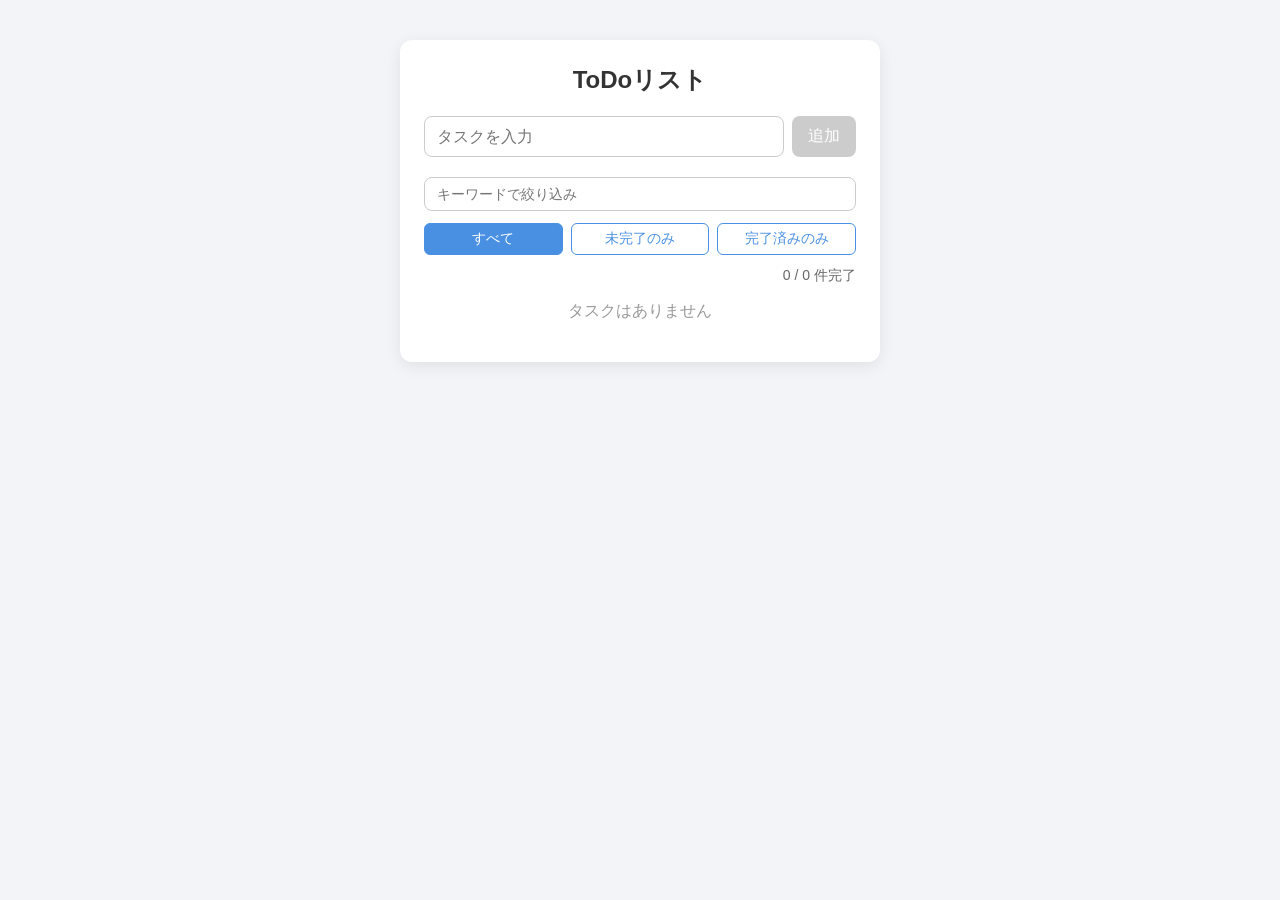
==== week2/experiment-3/index.html @ 54fb3b18 "フィルターを作り直し、タスク名のキーワード検索ボックスを追加 Co-Authored-By: Claude Opus 5.5 <noreply@anthropic.com>" ====
<!DOCTYPE html>
<html lang="ja">
<head>
  <meta charset="UTF-8">
  <meta name="viewport" content="width=device-width, initial-scale=1.0">
  <title>ToDoリスト</title>
  <style>
    * {
      box-sizing: border-box;
    }

    body {
      margin: 0;
      padding: 40px 16px;
      font-family: "Hiragino Sans", "Noto Sans JP", "Yu Gothic", sans-serif;
      background: #f2f4f7;
      color: #333;
    }

    .container {
      max-width: 480px;
      margin: 0 auto;
      padding: 24px;
      background: #fff;
      border-radius: 12px;
      box-shadow: 0 4px 16px rgba(0, 0, 0, 0.08);
    }

    h1 {
      margin: 0 0 20px;
      font-size: 24px;
      text-align: center;
    }

    .form {
      display: flex;
      gap: 8px;
      margin-bottom: 20px;
    }

    .form input {
      flex: 1;
      padding: 10px 12px;
      font-size: 16px;
      border: 1px solid #ccc;
      border-radius: 8px;
      outline: none;
    }

    .form input:focus {
      border-color: #4a90e2;
    }

    .form button {
      padding: 10px 16px;
      font-size: 16px;
      color: #fff;
      background: #4a90e2;
      border: none;
      border-radius: 8px;
      cursor: pointer;
    }

    .form button:hover {
      background: #357abd;
    }

    /* 空欄のときは押せないことが分かるようにグレーにする */
    .form button:disabled {
      background: #ccc;
      cursor: not-allowed;
    }

    .list {
      margin: 0;
      padding: 0;
      list-style: none;
    }

    .item {
      display: flex;
      align-items: center;
      justify-content: space-between;
      gap: 8px;
      padding: 12px;
      margin-bottom: 8px;
      background: #fff;
      border-radius: 8px;
      box-shadow: 0 1px 4px rgba(0, 0, 0, 0.1);
    }

    .item-text {
      flex: 1;
      cursor: pointer;
      word-break: break-all;
    }

    .item.done .item-text {
      color: #aaa;
      text-decoration: line-through;
    }

    .delete-btn {
      padding: 6px 10px;
      font-size: 14px;
      color: #fff;
      background: #e25c5c;
      border: none;
      border-radius: 6px;
      cursor: pointer;
    }

    .delete-btn:hover {
      background: #c94444;
    }

    .empty {
      color: #999;
      text-align: center;
    }

    .search {
      width: 100%;
      padding: 8px 12px;
      margin-bottom: 12px;
      font-size: 14px;
      border: 1px solid #ccc;
      border-radius: 8px;
      outline: none;
    }

    .search:focus {
      border-color: #4a90e2;
    }

    .filters {
      display: flex;
      gap: 8px;
      margin-bottom: 12px;
    }

    .filter-btn {
      flex: 1;
      padding: 6px 0;
      font-size: 14px;
      color: #4a90e2;
      background: #fff;
      border: 1px solid #4a90e2;
      border-radius: 6px;
      cursor: pointer;
    }

    /* 選ばれているフィルターは塗りつぶして目立たせる */
    .filter-btn.active {
      color: #fff;
      background: #4a90e2;
    }

    .count {
      margin: 0 0 12px;
      font-size: 14px;
      color: #666;
      text-align: right;
    }
  </style>
</head>
<body>
  <div class="container">
    <h1>ToDoリスト</h1>

    <form class="form" id="todo-form">
      <input type="text" id="todo-input" placeholder="タスクを入力" autocomplete="off">
      <button type="submit" id="add-btn" disabled>追加</button>
    </form>

    <input type="search" class="search" id="search-input" placeholder="キーワードで絞り込み" autocomplete="off">

    <div class="filters" id="filters">
      <button type="button" class="filter-btn active" data-filter="all">すべて</button>
      <button type="button" class="filter-btn" data-filter="active">未完了のみ</button>
      <button type="button" class="filter-btn" data-filter="done">完了済みのみ</button>
    </div>

    <p class="count" id="todo-count"></p>

    <ul class="list" id="todo-list"></ul>
  </div>

  <script>
    // タスクを管理する配列
    const todos = [];

    const form = document.getElementById("todo-form");
    const input = document.getElementById("todo-input");
    const addBtn = document.getElementById("add-btn");
    const list = document.getElementById("todo-list");
    const count = document.getElementById("todo-count");
    const filters = document.getElementById("filters");
    const searchInput = document.getElementById("search-input");

    // 今選ばれているフィルター（"all" / "active" / "done"）
    let currentFilter = "all";
    // 検索ボックスに入力されたキーワード（前後の空白は除く）
    let keyword = "";

    // フィルターごとの「表示する条件」と「0件のときのメッセージ」
    const filterRules = {
      all: { match: () => true, emptyText: "タスクはありません" },
      active: { match: (todo) => !todo.done, emptyText: "未完了のタスクはありません" },
      done: { match: (todo) => todo.done, emptyText: "完了したタスクはありません" },
    };

    // 配列の内容をもとにリストを描画する
    function render() {
      list.innerHTML = "";

      // 完了件数 / 総件数（フィルターに関係なく全体の数を出す）
      const doneCount = todos.filter((todo) => todo.done).length;
      count.textContent = `${doneCount} / ${todos.length} 件完了`;

      // 表示するタスクだけを選ぶ
      // 完了・削除のときに todos の何番目かが必要なので、元の index も一緒に持っておく
      // 状態のフィルターとキーワード検索の両方に合うものだけ残す（英字は大文字・小文字を区別しない）
      const rule = filterRules[currentFilter];
      const lowerKeyword = keyword.toLowerCase();
      const visibleTodos = todos
        .map((todo, index) => ({ todo, index }))
        .filter(({ todo }) => rule.match(todo))
        .filter(({ todo }) => todo.text.toLowerCase().includes(lowerKeyword));

      if (visibleTodos.length === 0) {
        const empty = document.createElement("p");
        empty.className = "empty";
        empty.textContent = keyword === ""
          ? rule.emptyText
          : `「${keyword}」に一致するタスクはありません`;
        list.appendChild(empty);
        return;
      }

      visibleTodos.forEach(({ todo, index }) => {
        const li = document.createElement("li");
        li.className = "item" + (todo.done ? " done" : "");

        const text = document.createElement("span");
        text.className = "item-text";
        text.textContent = todo.text;
        text.addEventListener("click", () => {
          todos[index].done = !todos[index].done;
          render();
        });

        const deleteBtn = document.createElement("button");
        deleteBtn.className = "delete-btn";
        deleteBtn.textContent = "削除";
        deleteBtn.addEventListener("click", () => {
          todos.splice(index, 1);
          render();
        });

        li.appendChild(text);
        li.appendChild(deleteBtn);
        list.appendChild(li);
      });
    }

    // タスクを追加する
    // <form> の submit イベントなので、追加ボタンでもEnterキーでも呼ばれる
    form.addEventListener("submit", (e) => {
      e.preventDefault();
      const text = input.value.trim();
      // 空欄やスペースだけの入力は追加しない
      if (text === "") return;

      todos.push({ text: text, done: false });
      input.value = "";
      updateAddButton();
      render();
    });

    // 入力欄が空（スペースだけも含む）のときは追加ボタンを押せなくする
    function updateAddButton() {
      addBtn.disabled = input.value.trim() === "";
    }
    input.addEventListener("input", updateAddButton);

    // フィルターボタンを押したら、選ばれた条件で表示し直す
    filters.addEventListener("click", (e) => {
      const button = e.target.closest(".filter-btn");
      if (!button) return;

      currentFilter = button.dataset.filter;
      filters.querySelectorAll(".filter-btn").forEach((btn) => {
        btn.classList.toggle("active", btn === button);
      });
      render();
    });

    // 検索ボックスに入力するたびに絞り込み直す
    searchInput.addEventListener("input", () => {
      keyword = searchInput.value.trim();
      render();
    });

    render();
  </script>
</body>
</html>
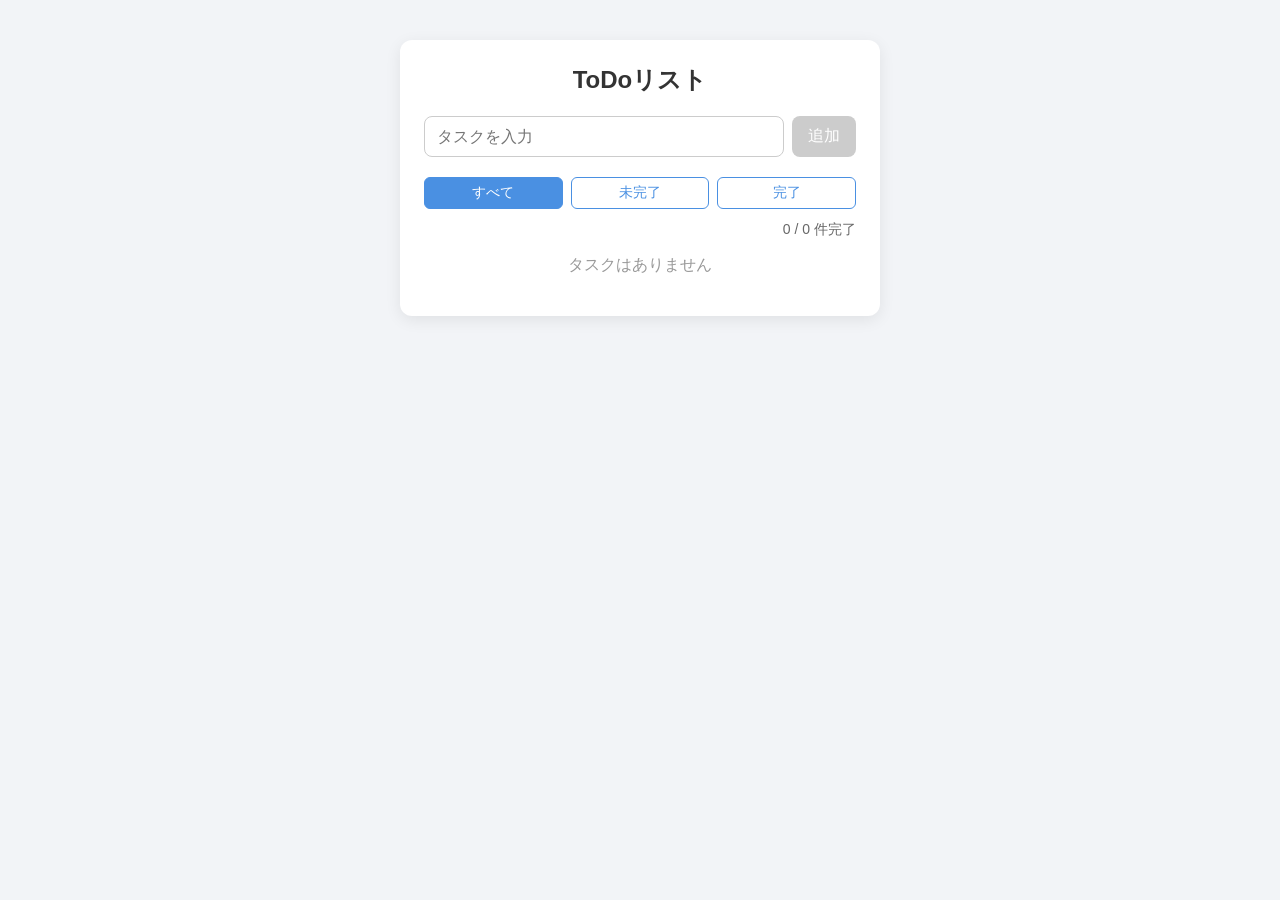
==== commit 97c7da81: "ファイルを week1 / week2 フォルダに整理 Co-Authored-By: Claude Opus 5.5 <noreply@anthropic.com>" ====
--- a/week2/experiment-3/index.html
+++ b/week2/experiment-3/index.html
@@ -119,20 +119,6 @@
       text-align: center;
     }
 
-    .search {
-      width: 100%;
-      padding: 8px 12px;
-      margin-bottom: 12px;
-      font-size: 14px;
-      border: 1px solid #ccc;
-      border-radius: 8px;
-      outline: none;
-    }
-
-    .search:focus {
-      border-color: #4a90e2;
-    }
-
     .filters {
       display: flex;
       gap: 8px;
@@ -173,12 +159,10 @@
       <button type="submit" id="add-btn" disabled>追加</button>
     </form>
 
-    <input type="search" class="search" id="search-input" placeholder="キーワードで絞り込み" autocomplete="off">
-
     <div class="filters" id="filters">
       <button type="button" class="filter-btn active" data-filter="all">すべて</button>
-      <button type="button" class="filter-btn" data-filter="active">未完了のみ</button>
-      <button type="button" class="filter-btn" data-filter="done">完了済みのみ</button>
+      <button type="button" class="filter-btn" data-filter="active">未完了</button>
+      <button type="button" class="filter-btn" data-filter="done">完了</button>
     </div>
 
     <p class="count" id="todo-count"></p>
@@ -196,12 +180,9 @@
     const list = document.getElementById("todo-list");
     const count = document.getElementById("todo-count");
     const filters = document.getElementById("filters");
-    const searchInput = document.getElementById("search-input");
 
     // 今選ばれているフィルター（"all" / "active" / "done"）
     let currentFilter = "all";
-    // 検索ボックスに入力されたキーワード（前後の空白は除く）
-    let keyword = "";
 
     // フィルターごとの「表示する条件」と「0件のときのメッセージ」
     const filterRules = {
@@ -220,20 +201,15 @@
 
       // 表示するタスクだけを選ぶ
       // 完了・削除のときに todos の何番目かが必要なので、元の index も一緒に持っておく
-      // 状態のフィルターとキーワード検索の両方に合うものだけ残す（英字は大文字・小文字を区別しない）
       const rule = filterRules[currentFilter];
-      const lowerKeyword = keyword.toLowerCase();
       const visibleTodos = todos
         .map((todo, index) => ({ todo, index }))
-        .filter(({ todo }) => rule.match(todo))
-        .filter(({ todo }) => todo.text.toLowerCase().includes(lowerKeyword));
+        .filter(({ todo }) => rule.match(todo));
 
       if (visibleTodos.length === 0) {
         const empty = document.createElement("p");
         empty.className = "empty";
-        empty.textContent = keyword === ""
-          ? rule.emptyText
-          : `「${keyword}」に一致するタスクはありません`;
+        empty.textContent = rule.emptyText;
         list.appendChild(empty);
         return;
       }
@@ -296,12 +272,6 @@
       render();
     });
 
-    // 検索ボックスに入力するたびに絞り込み直す
-    searchInput.addEventListener("input", () => {
-      keyword = searchInput.value.trim();
-      render();
-    });
-
     render();
   </script>
 </body>
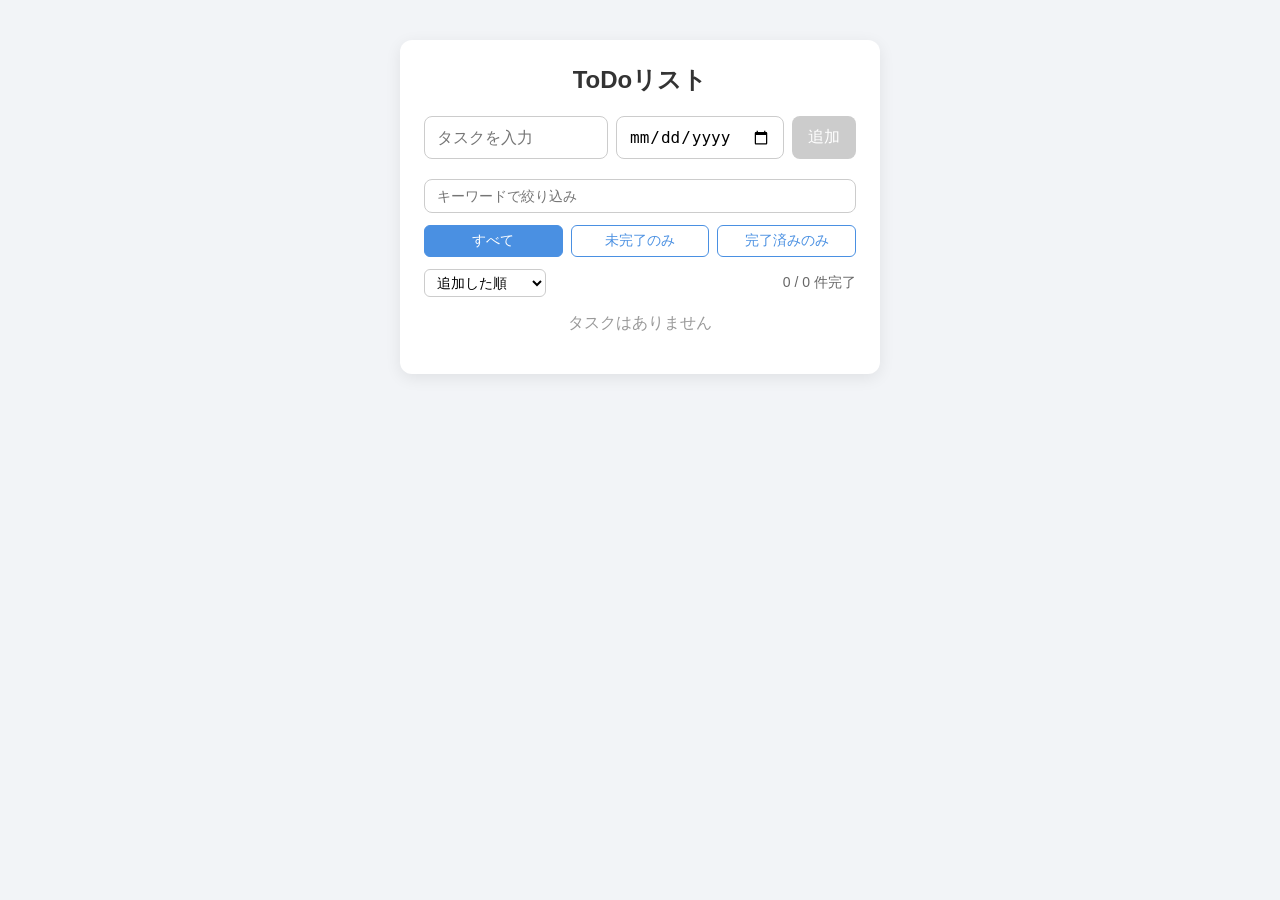
==== commit c70a6ab1: "タスクに締切日を追加（変更・締切が近い順の並び替え・期限切れの赤ハイライト） Co-Authored-By: Claude Opus 5.5 <noreply@anthropic.com>" ====
--- a/week2/experiment-3/index.html
+++ b/week2/experiment-3/index.html
@@ -34,12 +34,14 @@
 
     .form {
       display: flex;
+      flex-wrap: wrap;
       gap: 8px;
       margin-bottom: 20px;
     }
 
     .form input {
       flex: 1;
+      min-width: 160px;
       padding: 10px 12px;
       font-size: 16px;
       border: 1px solid #ccc;
@@ -49,6 +51,12 @@
 
     .form input:focus {
       border-color: #4a90e2;
+    }
+
+    /* 日付欄は中身の幅だけにして、タスク名の欄を広く取る */
+    .form .due-input {
+      flex: none;
+      min-width: 0;
     }
 
     .form button {
@@ -89,8 +97,16 @@
       box-shadow: 0 1px 4px rgba(0, 0, 0, 0.1);
     }
 
+    .item.overdue {
+      background: #fdecec;
+    }
+
+    .item-body {
+      flex: 1;
+      min-width: 0;
+    }
+
     .item-text {
-      flex: 1;
       cursor: pointer;
       word-break: break-all;
     }
@@ -98,6 +114,27 @@
     .item.done .item-text {
       color: #aaa;
       text-decoration: line-through;
+    }
+
+    .item-due {
+      margin-top: 4px;
+      font-size: 12px;
+      color: #888;
+    }
+
+    /* 未完了で今日が締切のタスクはオレンジ、締切を過ぎたタスクは赤で知らせる */
+    .item-due.today {
+      color: #e08a00;
+      font-weight: bold;
+    }
+
+    .item-due.overdue {
+      color: #e25c5c;
+      font-weight: bold;
+    }
+
+    .item.done .item-due {
+      color: #aaa;
     }
 
     .delete-btn {
@@ -117,6 +154,20 @@
     .empty {
       color: #999;
       text-align: center;
+    }
+
+    .search {
+      width: 100%;
+      padding: 8px 12px;
+      margin-bottom: 12px;
+      font-size: 14px;
+      border: 1px solid #ccc;
+      border-radius: 8px;
+      outline: none;
+    }
+
+    .search:focus {
+      border-color: #4a90e2;
     }
 
     .filters {
@@ -142,11 +193,58 @@
       background: #4a90e2;
     }
 
+    /* 並び替えと件数を1行に並べる */
+    .toolbar {
+      display: flex;
+      align-items: center;
+      justify-content: space-between;
+      gap: 8px;
+      margin-bottom: 12px;
+    }
+
+    .sort-select {
+      padding: 4px 8px;
+      font-size: 14px;
+      border: 1px solid #ccc;
+      border-radius: 6px;
+      background: #fff;
+    }
+
     .count {
-      margin: 0 0 12px;
+      margin: 0;
       font-size: 14px;
       color: #666;
       text-align: right;
+    }
+
+    .due-row {
+      display: flex;
+      flex-wrap: wrap;
+      align-items: center;
+      gap: 6px;
+      margin-top: 4px;
+    }
+
+    .due-row .item-due {
+      margin-top: 0;
+    }
+
+    /* 締切の「変更」「設定」などの小さな文字ボタン */
+    .link-btn {
+      padding: 0;
+      font-size: 12px;
+      color: #4a90e2;
+      background: none;
+      border: none;
+      cursor: pointer;
+      text-decoration: underline;
+    }
+
+    .due-edit-input {
+      padding: 2px 6px;
+      font-size: 13px;
+      border: 1px solid #4a90e2;
+      border-radius: 6px;
     }
   </style>
 </head>
@@ -156,33 +254,78 @@
 
     <form class="form" id="todo-form">
       <input type="text" id="todo-input" placeholder="タスクを入力" autocomplete="off">
+      <input type="date" class="due-input" id="due-input" aria-label="締切日（任意）">
       <button type="submit" id="add-btn" disabled>追加</button>
     </form>
 
+    <input type="search" class="search" id="search-input" placeholder="キーワードで絞り込み" autocomplete="off">
+
     <div class="filters" id="filters">
       <button type="button" class="filter-btn active" data-filter="all">すべて</button>
-      <button type="button" class="filter-btn" data-filter="active">未完了</button>
-      <button type="button" class="filter-btn" data-filter="done">完了</button>
+      <button type="button" class="filter-btn" data-filter="active">未完了のみ</button>
+      <button type="button" class="filter-btn" data-filter="done">完了済みのみ</button>
     </div>
 
-    <p class="count" id="todo-count"></p>
+    <div class="toolbar">
+      <select class="sort-select" id="sort-select" aria-label="並び順">
+        <option value="added">追加した順</option>
+        <option value="due">締切が近い順</option>
+      </select>
+      <p class="count" id="todo-count"></p>
+    </div>
 
     <ul class="list" id="todo-list"></ul>
   </div>
 
   <script>
-    // タスクを管理する配列
-    const todos = [];
+    // Local Storage に保存するときの名前
+    const STORAGE_KEY = "todos";
+
+    // 保存されているタスクを読み込む（なければ空の配列）
+    function loadTodos() {
+      try {
+        const saved = JSON.parse(localStorage.getItem(STORAGE_KEY));
+        // 形が壊れているデータは使わない
+        if (!Array.isArray(saved)) return [];
+        return saved
+          .filter((todo) => todo && typeof todo.text === "string")
+          // 締切日の機能を入れる前に保存したタスクには due がないので、「締切なし」として扱う
+          .map((todo) => ({ ...todo, due: typeof todo.due === "string" ? todo.due : "" }));
+      } catch (e) {
+        return [];
+      }
+    }
+
+    // 今のタスクを Local Storage に保存する
+    function saveTodos() {
+      try {
+        localStorage.setItem(STORAGE_KEY, JSON.stringify(todos));
+      } catch (e) {
+        // 保存できない環境（プライベートモードなど）でも画面はそのまま使えるようにする
+      }
+    }
+
+    // タスクを管理する配列（ページを開いたときに保存済みのタスクを読み込む）
+    const todos = loadTodos();
 
     const form = document.getElementById("todo-form");
     const input = document.getElementById("todo-input");
+    const dueInput = document.getElementById("due-input");
     const addBtn = document.getElementById("add-btn");
     const list = document.getElementById("todo-list");
     const count = document.getElementById("todo-count");
     const filters = document.getElementById("filters");
+    const searchInput = document.getElementById("search-input");
+    const sortSelect = document.getElementById("sort-select");
 
     // 今選ばれているフィルター（"all" / "active" / "done"）
     let currentFilter = "all";
+    // 検索ボックスに入力されたキーワード（前後の空白は除く）
+    let keyword = "";
+    // 並び順（"added" = 追加した順 / "due" = 締切が近い順）
+    let currentSort = "added";
+    // 締切日を変更中のタスク（変更中でなければ null）
+    let editingTodo = null;
 
     // フィルターごとの「表示する条件」と「0件のときのメッセージ」
     const filterRules = {
@@ -191,6 +334,112 @@
       done: { match: (todo) => todo.done, emptyText: "完了したタスクはありません" },
     };
 
+    // 今日の日付を "2026-10-15" の形で返す（日付入力欄と同じ形にそろえて比べられるようにする）
+    function getToday() {
+      const now = new Date();
+      const month = String(now.getMonth() + 1).padStart(2, "0");
+      const day = String(now.getDate()).padStart(2, "0");
+      return `${now.getFullYear()}-${month}-${day}`;
+    }
+
+    // 締切日の表示を作る（"2026-10-20" → "締切: 2026/10/20"）
+    function createDueLabel(todo) {
+      const due = document.createElement("div");
+      due.className = "item-due";
+      due.textContent = "締切: " + todo.due.replaceAll("-", "/");
+
+      // 同じ形の文字列なので、そのまま大小を比べれば日付の前後が分かる
+      if (!todo.done) {
+        const today = getToday();
+        if (todo.due < today) {
+          due.classList.add("overdue");
+          due.textContent += "（期限切れ）";
+        } else if (todo.due === today) {
+          due.classList.add("today");
+          due.textContent += "（今日まで）";
+        }
+      }
+      return due;
+    }
+
+    // 締切日の行を作る
+    // ふだんは「締切: ○○ 変更」（締切なしなら「＋ 締切を設定」）、変更中は日付入力欄を出す
+    function createDueRow(todo) {
+      const row = document.createElement("div");
+      row.className = "due-row";
+
+      if (todo !== editingTodo) {
+        if (todo.due) {
+          row.appendChild(createDueLabel(todo));
+        }
+        const editBtn = document.createElement("button");
+        editBtn.type = "button";
+        editBtn.className = "link-btn";
+        editBtn.textContent = todo.due ? "変更" : "＋ 締切を設定";
+        editBtn.addEventListener("click", () => {
+          editingTodo = todo;
+          render();
+          // すぐ入力できるように日付欄にカーソルを置く
+          list.querySelector(".due-edit-input").focus();
+        });
+        row.appendChild(editBtn);
+        return row;
+      }
+
+      // ここから変更中の表示
+      const dateInput = document.createElement("input");
+      dateInput.type = "date";
+      dateInput.className = "due-edit-input";
+      dateInput.value = todo.due;
+      dateInput.setAttribute("aria-label", "締切日");
+
+      // 日付を空にして保存すると「締切なし」に戻せる
+      const saveEdit = () => {
+        todo.due = dateInput.value;
+        editingTodo = null;
+        saveTodos();
+        render();
+      };
+      const cancelEdit = () => {
+        editingTodo = null;
+        render();
+      };
+
+      // Enter で保存、Esc でキャンセル
+      dateInput.addEventListener("keydown", (e) => {
+        if (e.key === "Enter") saveEdit();
+        if (e.key === "Escape") cancelEdit();
+      });
+
+      const saveBtn = document.createElement("button");
+      saveBtn.type = "button";
+      saveBtn.className = "link-btn";
+      saveBtn.textContent = "保存";
+      saveBtn.addEventListener("click", saveEdit);
+
+      const cancelBtn = document.createElement("button");
+      cancelBtn.type = "button";
+      cancelBtn.className = "link-btn";
+      cancelBtn.textContent = "キャンセル";
+      cancelBtn.addEventListener("click", cancelEdit);
+
+      row.appendChild(dateInput);
+      row.appendChild(saveBtn);
+      row.appendChild(cancelBtn);
+      return row;
+    }
+
+    // 締切が近い順に並べるための比べ方
+    // 締切なしのタスクは一番うしろ。締切が同じなら追加した順のまま
+    function compareByDue(a, b) {
+      if (a.todo.due && b.todo.due && a.todo.due !== b.todo.due) {
+        return a.todo.due < b.todo.due ? -1 : 1;
+      }
+      if (a.todo.due && !b.todo.due) return -1;
+      if (!a.todo.due && b.todo.due) return 1;
+      return a.index - b.index;
+    }
+
     // 配列の内容をもとにリストを描画する
     function render() {
       list.innerHTML = "";
@@ -201,15 +450,25 @@
 
       // 表示するタスクだけを選ぶ
       // 完了・削除のときに todos の何番目かが必要なので、元の index も一緒に持っておく
+      // 状態のフィルターとキーワード検索の両方に合うものだけ残す（英字は大文字・小文字を区別しない）
       const rule = filterRules[currentFilter];
+      const lowerKeyword = keyword.toLowerCase();
       const visibleTodos = todos
         .map((todo, index) => ({ todo, index }))
-        .filter(({ todo }) => rule.match(todo));
+        .filter(({ todo }) => rule.match(todo))
+        .filter(({ todo }) => todo.text.toLowerCase().includes(lowerKeyword));
+
+      // 並び替えるのは表示用の配列だけ。todos 本体の順番（追加した順）は変えない
+      if (currentSort === "due") {
+        visibleTodos.sort(compareByDue);
+      }
 
       if (visibleTodos.length === 0) {
         const empty = document.createElement("p");
         empty.className = "empty";
-        empty.textContent = rule.emptyText;
+        empty.textContent = keyword === ""
+          ? rule.emptyText
+          : `「${keyword}」に一致するタスクはありません`;
         list.appendChild(empty);
         return;
       }
@@ -217,12 +476,17 @@
       visibleTodos.forEach(({ todo, index }) => {
         const li = document.createElement("li");
         li.className = "item" + (todo.done ? " done" : "");
+        // 締切を過ぎた未完了のタスクは、枠全体を薄い赤にして目立たせる
+        if (!todo.done && todo.due && todo.due < getToday()) {
+          li.classList.add("overdue");
+        }
 
         const text = document.createElement("span");
         text.className = "item-text";
         text.textContent = todo.text;
         text.addEventListener("click", () => {
           todos[index].done = !todos[index].done;
+          saveTodos();
           render();
         });
 
@@ -231,10 +495,17 @@
         deleteBtn.textContent = "削除";
         deleteBtn.addEventListener("click", () => {
           todos.splice(index, 1);
+          saveTodos();
           render();
         });
 
-        li.appendChild(text);
+        // タスク名の下に締切日の行を並べる
+        const body = document.createElement("div");
+        body.className = "item-body";
+        body.appendChild(text);
+        body.appendChild(createDueRow(todo));
+
+        li.appendChild(body);
         li.appendChild(deleteBtn);
         list.appendChild(li);
       });
@@ -248,8 +519,11 @@
       // 空欄やスペースだけの入力は追加しない
       if (text === "") return;
 
-      todos.push({ text: text, done: false });
+      // 締切日は空欄でもよい（その場合は "" が入る）
+      todos.push({ text: text, done: false, due: dueInput.value });
+      saveTodos();
       input.value = "";
+      dueInput.value = "";
       updateAddButton();
       render();
     });
@@ -272,6 +546,18 @@
       render();
     });
 
+    // 検索ボックスに入力するたびに絞り込み直す
+    searchInput.addEventListener("input", () => {
+      keyword = searchInput.value.trim();
+      render();
+    });
+
+    // 並び順を切り替えたら表示し直す
+    sortSelect.addEventListener("change", () => {
+      currentSort = sortSelect.value;
+      render();
+    });
+
     render();
   </script>
 </body>
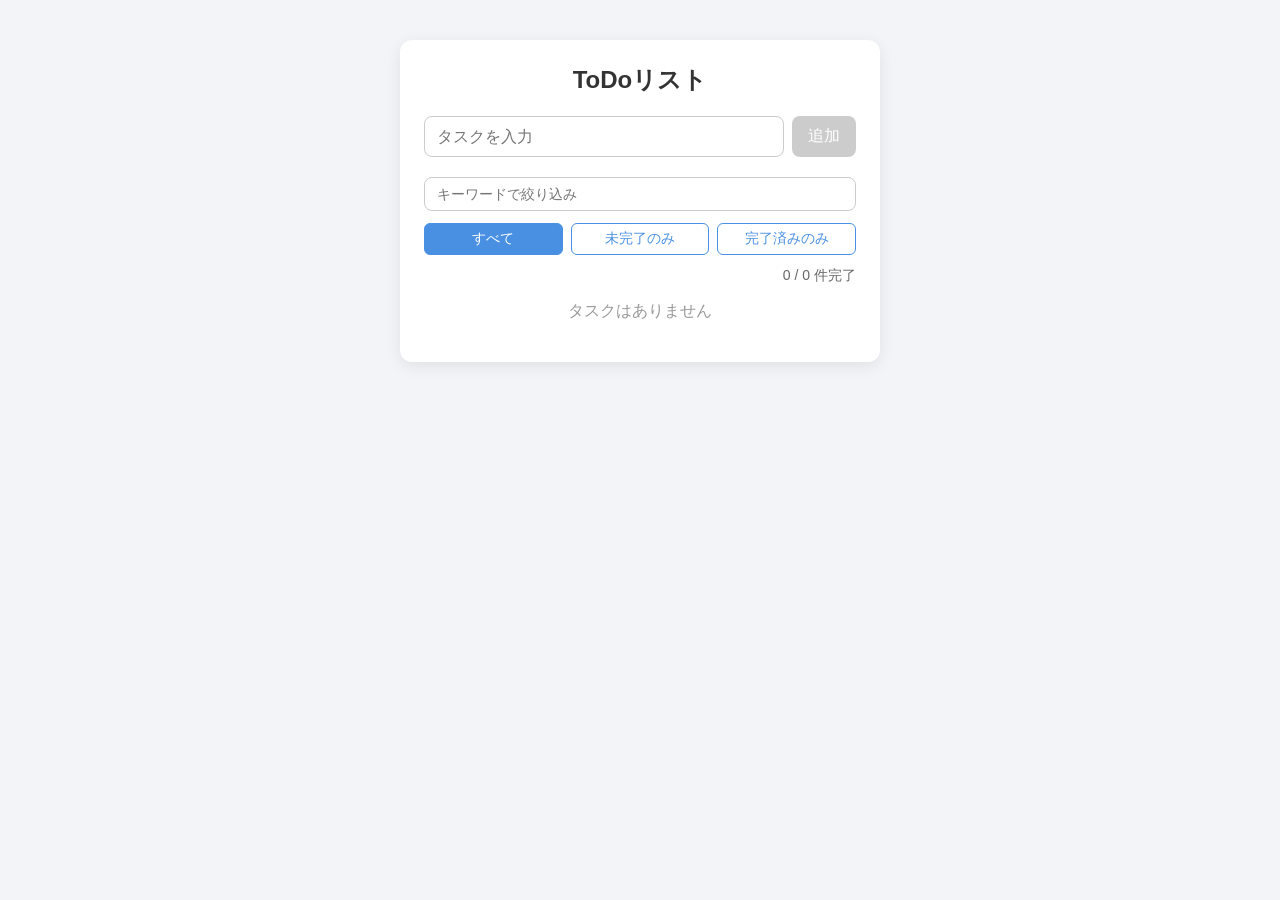
==== commit b1963455: "Local Storage にタスクを保存し、リロードしても消えないようにした Co-Authored-By: Claude Opus 5.5 <noreply@anthropic.com>" ====
--- a/week2/experiment-3/index.html
+++ b/week2/experiment-3/index.html
@@ -34,14 +34,12 @@
 
     .form {
       display: flex;
-      flex-wrap: wrap;
       gap: 8px;
       margin-bottom: 20px;
     }
 
     .form input {
       flex: 1;
-      min-width: 160px;
       padding: 10px 12px;
       font-size: 16px;
       border: 1px solid #ccc;
@@ -51,12 +49,6 @@
 
     .form input:focus {
       border-color: #4a90e2;
-    }
-
-    /* 日付欄は中身の幅だけにして、タスク名の欄を広く取る */
-    .form .due-input {
-      flex: none;
-      min-width: 0;
     }
 
     .form button {
@@ -97,16 +89,8 @@
       box-shadow: 0 1px 4px rgba(0, 0, 0, 0.1);
     }
 
-    .item.overdue {
-      background: #fdecec;
-    }
-
-    .item-body {
+    .item-text {
       flex: 1;
-      min-width: 0;
-    }
-
-    .item-text {
       cursor: pointer;
       word-break: break-all;
     }
@@ -114,27 +98,6 @@
     .item.done .item-text {
       color: #aaa;
       text-decoration: line-through;
-    }
-
-    .item-due {
-      margin-top: 4px;
-      font-size: 12px;
-      color: #888;
-    }
-
-    /* 未完了で今日が締切のタスクはオレンジ、締切を過ぎたタスクは赤で知らせる */
-    .item-due.today {
-      color: #e08a00;
-      font-weight: bold;
-    }
-
-    .item-due.overdue {
-      color: #e25c5c;
-      font-weight: bold;
-    }
-
-    .item.done .item-due {
-      color: #aaa;
     }
 
     .delete-btn {
@@ -193,58 +156,11 @@
       background: #4a90e2;
     }
 
-    /* 並び替えと件数を1行に並べる */
-    .toolbar {
-      display: flex;
-      align-items: center;
-      justify-content: space-between;
-      gap: 8px;
-      margin-bottom: 12px;
-    }
-
-    .sort-select {
-      padding: 4px 8px;
-      font-size: 14px;
-      border: 1px solid #ccc;
-      border-radius: 6px;
-      background: #fff;
-    }
-
     .count {
-      margin: 0;
+      margin: 0 0 12px;
       font-size: 14px;
       color: #666;
       text-align: right;
-    }
-
-    .due-row {
-      display: flex;
-      flex-wrap: wrap;
-      align-items: center;
-      gap: 6px;
-      margin-top: 4px;
-    }
-
-    .due-row .item-due {
-      margin-top: 0;
-    }
-
-    /* 締切の「変更」「設定」などの小さな文字ボタン */
-    .link-btn {
-      padding: 0;
-      font-size: 12px;
-      color: #4a90e2;
-      background: none;
-      border: none;
-      cursor: pointer;
-      text-decoration: underline;
-    }
-
-    .due-edit-input {
-      padding: 2px 6px;
-      font-size: 13px;
-      border: 1px solid #4a90e2;
-      border-radius: 6px;
     }
   </style>
 </head>
@@ -254,7 +170,6 @@
 
     <form class="form" id="todo-form">
       <input type="text" id="todo-input" placeholder="タスクを入力" autocomplete="off">
-      <input type="date" class="due-input" id="due-input" aria-label="締切日（任意）">
       <button type="submit" id="add-btn" disabled>追加</button>
     </form>
 
@@ -266,13 +181,7 @@
       <button type="button" class="filter-btn" data-filter="done">完了済みのみ</button>
     </div>
 
-    <div class="toolbar">
-      <select class="sort-select" id="sort-select" aria-label="並び順">
-        <option value="added">追加した順</option>
-        <option value="due">締切が近い順</option>
-      </select>
-      <p class="count" id="todo-count"></p>
-    </div>
+    <p class="count" id="todo-count"></p>
 
     <ul class="list" id="todo-list"></ul>
   </div>
@@ -287,10 +196,7 @@
         const saved = JSON.parse(localStorage.getItem(STORAGE_KEY));
         // 形が壊れているデータは使わない
         if (!Array.isArray(saved)) return [];
-        return saved
-          .filter((todo) => todo && typeof todo.text === "string")
-          // 締切日の機能を入れる前に保存したタスクには due がないので、「締切なし」として扱う
-          .map((todo) => ({ ...todo, due: typeof todo.due === "string" ? todo.due : "" }));
+        return saved.filter((todo) => todo && typeof todo.text === "string");
       } catch (e) {
         return [];
       }
@@ -310,22 +216,16 @@
 
     const form = document.getElementById("todo-form");
     const input = document.getElementById("todo-input");
-    const dueInput = document.getElementById("due-input");
     const addBtn = document.getElementById("add-btn");
     const list = document.getElementById("todo-list");
     const count = document.getElementById("todo-count");
     const filters = document.getElementById("filters");
     const searchInput = document.getElementById("search-input");
-    const sortSelect = document.getElementById("sort-select");
 
     // 今選ばれているフィルター（"all" / "active" / "done"）
     let currentFilter = "all";
     // 検索ボックスに入力されたキーワード（前後の空白は除く）
     let keyword = "";
-    // 並び順（"added" = 追加した順 / "due" = 締切が近い順）
-    let currentSort = "added";
-    // 締切日を変更中のタスク（変更中でなければ null）
-    let editingTodo = null;
 
     // フィルターごとの「表示する条件」と「0件のときのメッセージ」
     const filterRules = {
@@ -333,112 +233,6 @@
       active: { match: (todo) => !todo.done, emptyText: "未完了のタスクはありません" },
       done: { match: (todo) => todo.done, emptyText: "完了したタスクはありません" },
     };
-
-    // 今日の日付を "2026-10-15" の形で返す（日付入力欄と同じ形にそろえて比べられるようにする）
-    function getToday() {
-      const now = new Date();
-      const month = String(now.getMonth() + 1).padStart(2, "0");
-      const day = String(now.getDate()).padStart(2, "0");
-      return `${now.getFullYear()}-${month}-${day}`;
-    }
-
-    // 締切日の表示を作る（"2026-10-20" → "締切: 2026/10/20"）
-    function createDueLabel(todo) {
-      const due = document.createElement("div");
-      due.className = "item-due";
-      due.textContent = "締切: " + todo.due.replaceAll("-", "/");
-
-      // 同じ形の文字列なので、そのまま大小を比べれば日付の前後が分かる
-      if (!todo.done) {
-        const today = getToday();
-        if (todo.due < today) {
-          due.classList.add("overdue");
-          due.textContent += "（期限切れ）";
-        } else if (todo.due === today) {
-          due.classList.add("today");
-          due.textContent += "（今日まで）";
-        }
-      }
-      return due;
-    }
-
-    // 締切日の行を作る
-    // ふだんは「締切: ○○ 変更」（締切なしなら「＋ 締切を設定」）、変更中は日付入力欄を出す
-    function createDueRow(todo) {
-      const row = document.createElement("div");
-      row.className = "due-row";
-
-      if (todo !== editingTodo) {
-        if (todo.due) {
-          row.appendChild(createDueLabel(todo));
-        }
-        const editBtn = document.createElement("button");
-        editBtn.type = "button";
-        editBtn.className = "link-btn";
-        editBtn.textContent = todo.due ? "変更" : "＋ 締切を設定";
-        editBtn.addEventListener("click", () => {
-          editingTodo = todo;
-          render();
-          // すぐ入力できるように日付欄にカーソルを置く
-          list.querySelector(".due-edit-input").focus();
-        });
-        row.appendChild(editBtn);
-        return row;
-      }
-
-      // ここから変更中の表示
-      const dateInput = document.createElement("input");
-      dateInput.type = "date";
-      dateInput.className = "due-edit-input";
-      dateInput.value = todo.due;
-      dateInput.setAttribute("aria-label", "締切日");
-
-      // 日付を空にして保存すると「締切なし」に戻せる
-      const saveEdit = () => {
-        todo.due = dateInput.value;
-        editingTodo = null;
-        saveTodos();
-        render();
-      };
-      const cancelEdit = () => {
-        editingTodo = null;
-        render();
-      };
-
-      // Enter で保存、Esc でキャンセル
-      dateInput.addEventListener("keydown", (e) => {
-        if (e.key === "Enter") saveEdit();
-        if (e.key === "Escape") cancelEdit();
-      });
-
-      const saveBtn = document.createElement("button");
-      saveBtn.type = "button";
-      saveBtn.className = "link-btn";
-      saveBtn.textContent = "保存";
-      saveBtn.addEventListener("click", saveEdit);
-
-      const cancelBtn = document.createElement("button");
-      cancelBtn.type = "button";
-      cancelBtn.className = "link-btn";
-      cancelBtn.textContent = "キャンセル";
-      cancelBtn.addEventListener("click", cancelEdit);
-
-      row.appendChild(dateInput);
-      row.appendChild(saveBtn);
-      row.appendChild(cancelBtn);
-      return row;
-    }
-
-    // 締切が近い順に並べるための比べ方
-    // 締切なしのタスクは一番うしろ。締切が同じなら追加した順のまま
-    function compareByDue(a, b) {
-      if (a.todo.due && b.todo.due && a.todo.due !== b.todo.due) {
-        return a.todo.due < b.todo.due ? -1 : 1;
-      }
-      if (a.todo.due && !b.todo.due) return -1;
-      if (!a.todo.due && b.todo.due) return 1;
-      return a.index - b.index;
-    }
 
     // 配列の内容をもとにリストを描画する
     function render() {
@@ -458,11 +252,6 @@
         .filter(({ todo }) => rule.match(todo))
         .filter(({ todo }) => todo.text.toLowerCase().includes(lowerKeyword));
 
-      // 並び替えるのは表示用の配列だけ。todos 本体の順番（追加した順）は変えない
-      if (currentSort === "due") {
-        visibleTodos.sort(compareByDue);
-      }
-
       if (visibleTodos.length === 0) {
         const empty = document.createElement("p");
         empty.className = "empty";
@@ -476,10 +265,6 @@
       visibleTodos.forEach(({ todo, index }) => {
         const li = document.createElement("li");
         li.className = "item" + (todo.done ? " done" : "");
-        // 締切を過ぎた未完了のタスクは、枠全体を薄い赤にして目立たせる
-        if (!todo.done && todo.due && todo.due < getToday()) {
-          li.classList.add("overdue");
-        }
 
         const text = document.createElement("span");
         text.className = "item-text";
@@ -499,13 +284,7 @@
           render();
         });
 
-        // タスク名の下に締切日の行を並べる
-        const body = document.createElement("div");
-        body.className = "item-body";
-        body.appendChild(text);
-        body.appendChild(createDueRow(todo));
-
-        li.appendChild(body);
+        li.appendChild(text);
         li.appendChild(deleteBtn);
         list.appendChild(li);
       });
@@ -519,11 +298,9 @@
       // 空欄やスペースだけの入力は追加しない
       if (text === "") return;
 
-      // 締切日は空欄でもよい（その場合は "" が入る）
-      todos.push({ text: text, done: false, due: dueInput.value });
+      todos.push({ text: text, done: false });
       saveTodos();
       input.value = "";
-      dueInput.value = "";
       updateAddButton();
       render();
     });
@@ -552,12 +329,6 @@
       render();
     });
 
-    // 並び順を切り替えたら表示し直す
-    sortSelect.addEventListener("change", () => {
-      currentSort = sortSelect.value;
-      render();
-    });
-
     render();
   </script>
 </body>
